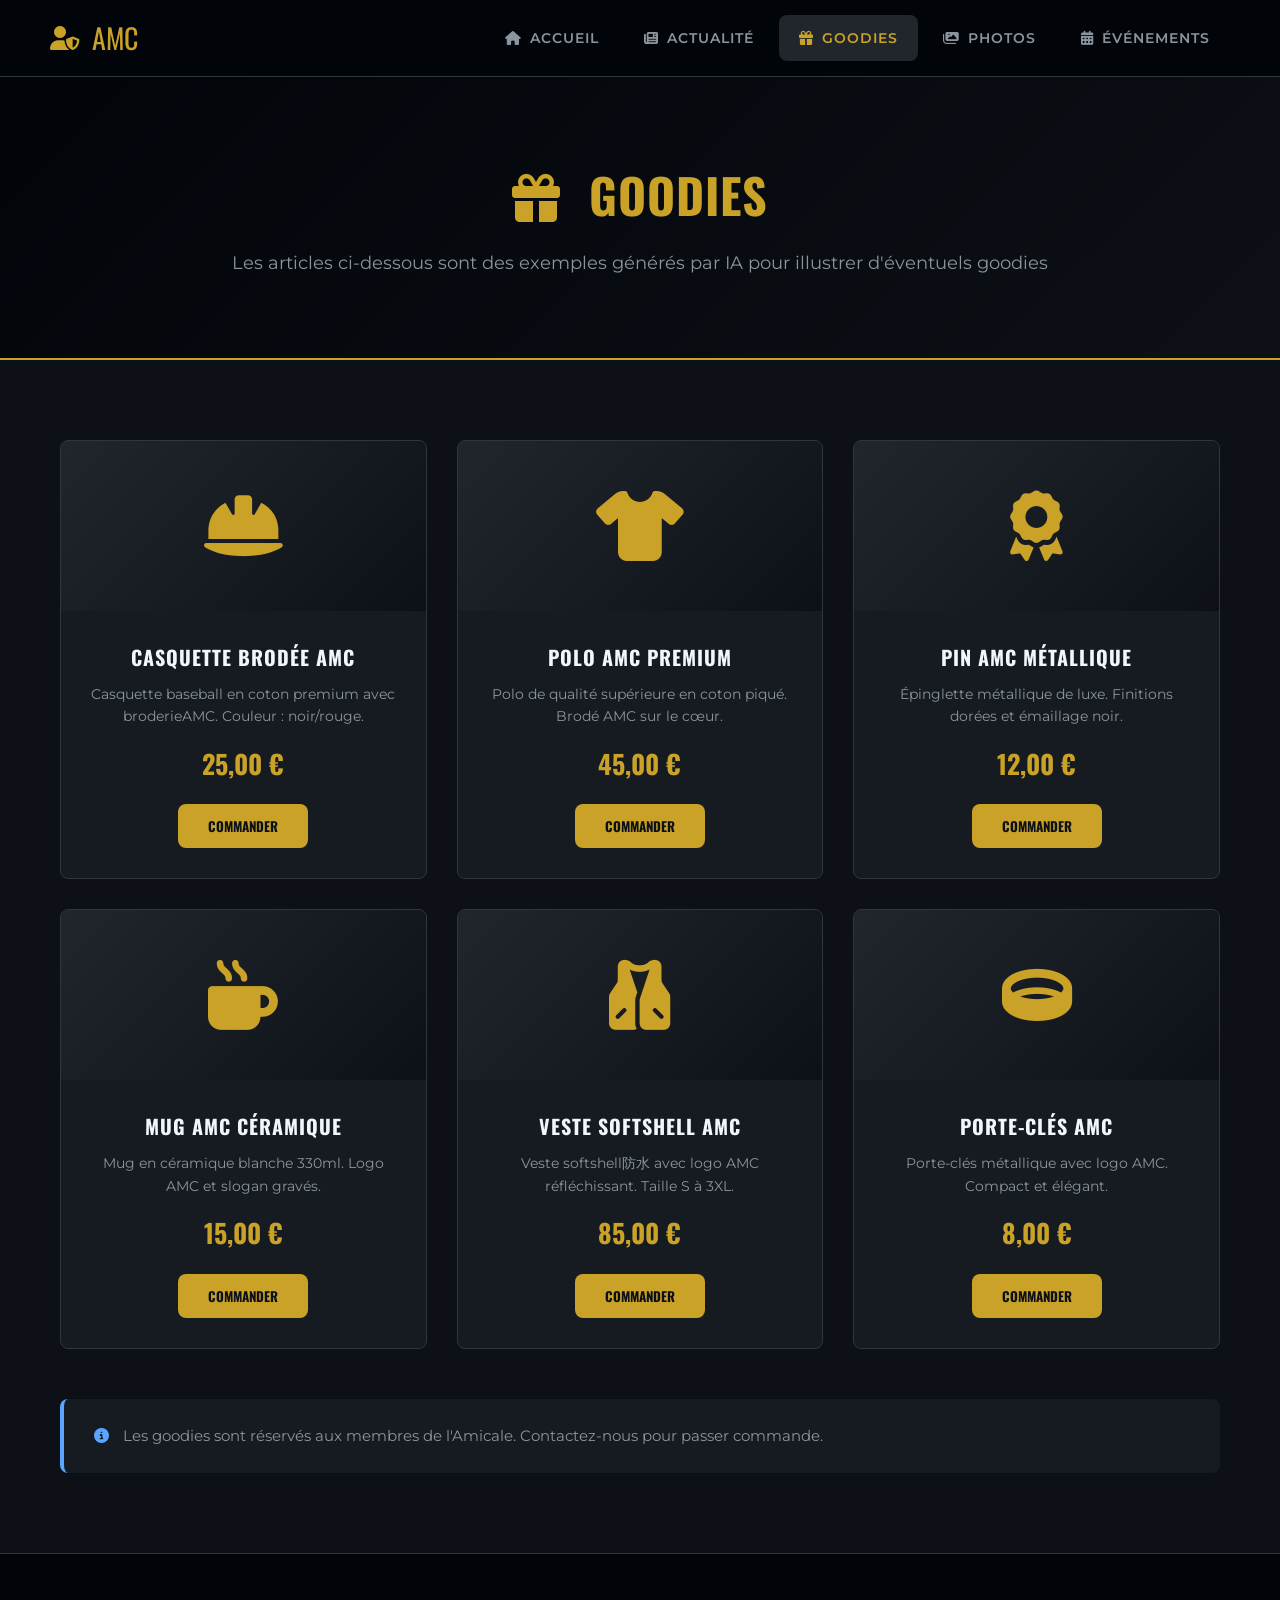
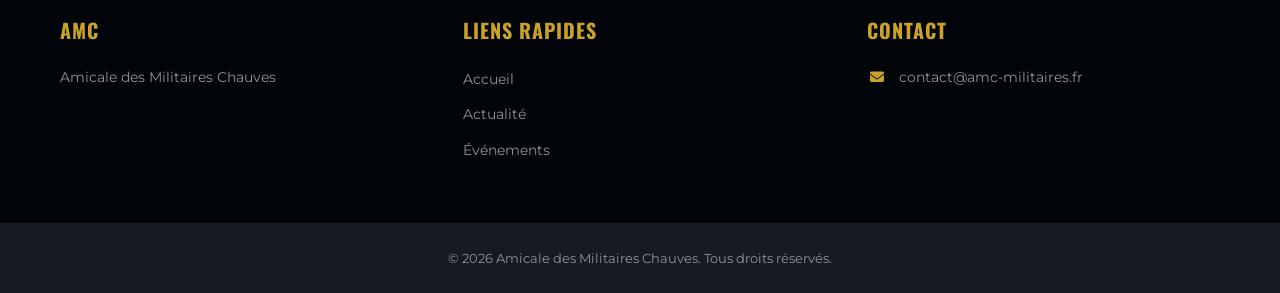
==== goodies.html @ a4f0be0d "Add files via upload" ====
<!DOCTYPE html>
<html lang="fr">
<head>
    <meta charset="UTF-8">
    <meta name="viewport" content="width=device-width, initial-scale=1.0">
    <title>AMC | Goodies</title>
    <link rel="stylesheet" href="style.css">
    <link rel="preconnect" href="https://fonts.googleapis.com">
    <link href="https://fonts.googleapis.com/css2?family=Montserrat:wght@300;400;600;700&family=Oswald:wght@300;400;600;700&display=swap" rel="stylesheet">
    <link rel="stylesheet" href="https://cdnjs.cloudflare.com/ajax/libs/font-awesome/6.4.0/css/all.min.css">
</head>
<body>
    <nav class="navbar">
        <div class="nav-brand">
            <i class="fas fa-user-shield"></i>
            <span>AMC</span>
        </div>
        <ul class="nav-links">
            <li><a href="main.html"><i class="fas fa-home"></i> Accueil</a></li>
            <li><a href="actualites.html"><i class="fas fa-newspaper"></i> Actualité</a></li>
            <li><a href="goodies.html" class="active"><i class="fas fa-gift"></i> Goodies</a></li>
            <li><a href="photos.html"><i class="fas fa-images"></i> Photos</a></li>
            <li><a href="evenements.html"><i class="fas fa-calendar-alt"></i> Événements</a></li>
        </ul>
        <div class="nav-toggle">
            <i class="fas fa-bars"></i>
        </div>
    </nav>

    <header class="page-header">
        <div class="page-header-content">
            <h1><i class="fas fa-gift"></i> Goodies</h1>
            <p>Les articles ci-dessous sont des exemples générés par IA pour illustrer d'éventuels goodies</p>
        </div>
    </header>

    <section class="content-section">
        <div class="container">
            <div class="goodies-grid">
                <div class="goodie-card">
                    <div class="goodie-image">
                        <i class="fas fa-hat-hard"></i>
                    </div>
                    <div class="goodie-info">
                        <h3>Casquette Brodée AMC</h3>
                        <p class="goodie-desc">Casquette baseball en coton premium avec broderieAMC. Couleur : noir/rouge.</p>
                        <p class="goodie-price">25,00 €</p>
                        <button class="goodie-btn">Commander</button>
                    </div>
                </div>

                <div class="goodie-card">
                    <div class="goodie-image">
                        <i class="fas fa-shirt"></i>
                    </div>
                    <div class="goodie-info">
                        <h3>Polo AMC Premium</h3>
                        <p class="goodie-desc">Polo de qualité supérieure en coton piqué. Brodé AMC sur le cœur.</p>
                        <p class="goodie-price">45,00 €</p>
                        <button class="goodie-btn">Commander</button>
                    </div>
                </div>

                <div class="goodie-card">
                    <div class="goodie-image">
                        <i class="fas fa-award"></i>
                    </div>
                    <div class="goodie-info">
                        <h3>Pin AMC Métallique</h3>
                        <p class="goodie-desc">Épinglette métallique de luxe. Finitions dorées et émaillage noir.</p>
                        <p class="goodie-price">12,00 €</p>
                        <button class="goodie-btn">Commander</button>
                    </div>
                </div>

                <div class="goodie-card">
                    <div class="goodie-image">
                        <i class="fas fa-mug-hot"></i>
                    </div>
                    <div class="goodie-info">
                        <h3>Mug AMC Céramique</h3>
                        <p class="goodie-desc">Mug en céramique blanche 330ml. Logo AMC et slogan gravés.</p>
                        <p class="goodie-price">15,00 €</p>
                        <button class="goodie-btn">Commander</button>
                    </div>
                </div>

                <div class="goodie-card">
                    <div class="goodie-image">
                        <i class="fas fa-vest"></i>
                    </div>
                    <div class="goodie-info">
                        <h3>Veste Softshell AMC</h3>
                        <p class="goodie-desc">Veste softshell防水 avec logo AMC réfléchissant. Taille S à 3XL.</p>
                        <p class="goodie-price">85,00 €</p>
                        <button class="goodie-btn">Commander</button>
                    </div>
                </div>

                <div class="goodie-card">
                    <div class="goodie-image">
                        <i class="fas fa-ring"></i>
                    </div>
                    <div class="goodie-info">
                        <h3>Porte-clés AMC</h3>
                        <p class="goodie-desc">Porte-clés métallique avec logo AMC. Compact et élégant.</p>
                        <p class="goodie-price">8,00 €</p>
                        <button class="goodie-btn">Commander</button>
                    </div>
                </div>
            </div>

            <div class="info-box">
                <p><i class="fas fa-info-circle"></i> Les goodies sont réservés aux membres de l'Amicale. Contactez-nous pour passer commande.</p>
            </div>
        </div>
    </section>

    <footer class="footer">
        <div class="footer-content">
            <div class="footer-section">
                <h3>AMC</h3>
                <p>Amicale des Militaires Chauves</p>
            </div>
            <div class="footer-section">
                <h3>Liens Rapides</h3>
                <ul>
                    <li><a href="main.html">Accueil</a></li>
                    <li><a href="actualites.html">Actualité</a></li>
                    <li><a href="evenements.html">Événements</a></li>
                </ul>
            </div>
            <div class="footer-section">
                <h3>Contact</h3>
                <p><i class="fas fa-envelope"></i> contact@amc-militaires.fr</p>
            </div>
        </div>
        <div class="footer-bottom">
            <p>&copy; 2026 Amicale des Militaires Chauves. Tous droits réservés.</p>
        </div>
    </footer>

    <script>
        document.querySelector('.nav-toggle').addEventListener('click', function() {
            document.querySelector('.nav-links').classList.toggle('active');
        });
    </script>
</body>
</html>
---- style.css ----
/* ============================================
   AMC - Amicale des Militaires Chauves
   Styles CSS Épurés et Modernes
   ============================================ */

/* --- Variables & Reset --- */
:root {
    --primary: #C9A227;
    --primary-dark: #A8861F;
    --primary-light: #E5C76B;
    --dark: #0D1117;
    --darker: #010409;
    --gray-dark: #161B22;
    --gray: #21262D;
    --gray-light: #30363D;
    --text: #F0F6FC;
    --text-secondary: #8B949E;
    --white: #FFFFFF;
    --error: #F85149;
    --success: #3FB950;
    --info: #58A6FF;
    --border-radius: 8px;
    --shadow: 0 8px 32px rgba(0, 0, 0, 0.3);
    --transition: all 0.3s ease;
}

* {
    margin: 0;
    padding: 0;
    box-sizing: border-box;
}

html {
    scroll-behavior: smooth;
}

body {
    font-family: 'Montserrat', sans-serif;
    background-color: var(--dark);
    color: var(--text);
    line-height: 1.6;
    min-height: 100vh;
}

h1, h2, h3, h4 {
    font-family: 'Oswald', sans-serif;
    text-transform: uppercase;
    letter-spacing: 1px;
}

a {
    text-decoration: none;
    color: inherit;
    transition: var(--transition);
}

ul {
    list-style: none;
}

.container {
    max-width: 1200px;
    margin: 0 auto;
    padding: 0 20px;
}

/* --- Login Page --- */
.login-wrapper {
    min-height: 100vh;
    display: flex;
    align-items: center;
    justify-content: center;
    background: linear-gradient(135deg, var(--darker) 0%, var(--dark) 50%, var(--gray-dark) 100%);
    padding: 20px;
}

.login-container {
    background: var(--gray-dark);
    border-radius: var(--border-radius);
    padding: 60px 50px;
    width: 100%;
    max-width: 420px;
    box-shadow: var(--shadow);
    border: 1px solid var(--gray-light);
    text-align: center;
}

.logo-section {
    margin-bottom: 50px;
}

.logo-icon {
    width: 90px;
    height: 90px;
    background: linear-gradient(135deg, var(--primary) 0%, var(--primary-dark) 100%);
    border-radius: 50%;
    display: flex;
    align-items: center;
    justify-content: center;
    margin: 0 auto 20px;
    font-size: 36px;
    color: var(--dark);
    box-shadow: 0 4px 20px rgba(201, 162, 39, 0.3);
}

.logo-title {
    font-size: 48px;
    color: var(--primary);
    margin-bottom: 5px;
}

.logo-subtitle {
    font-size: 14px;
    color: var(--text-secondary);
    letter-spacing: 2px;
    text-transform: uppercase;
}

.input-group {
    position: relative;
    margin-bottom: 20px;
}

.input-group input {
    width: 100%;
    padding: 18px 20px 18px 55px;
    background: var(--dark);
    border: 2px solid var(--gray-light);
    border-radius: var(--border-radius);
    color: var(--text);
    font-size: 16px;
    font-family: 'Montserrat', sans-serif;
    transition: var(--transition);
}

.input-group input:focus {
    outline: none;
    border-color: var(--primary);
    box-shadow: 0 0 0 3px rgba(201, 162, 39, 0.2);
}

.input-icon {
    position: absolute;
    left: 20px;
    top: 50%;
    transform: translateY(-50%);
    color: var(--text-secondary);
    font-size: 18px;
}

.login-btn {
    width: 100%;
    padding: 18px 30px;
    background: linear-gradient(135deg, var(--primary) 0%, var(--primary-dark) 100%);
    border: none;
    border-radius: var(--border-radius);
    color: var(--dark);
    font-size: 16px;
    font-weight: 700;
    font-family: 'Oswald', sans-serif;
    text-transform: uppercase;
    letter-spacing: 2px;
    cursor: pointer;
    display: flex;
    align-items: center;
    justify-content: center;
    gap: 10px;
    transition: var(--transition);
}

.login-btn:hover {
    transform: translateY(-2px);
    box-shadow: 0 6px 25px rgba(201, 162, 39, 0.4);
}

.login-btn i {
    transition: var(--transition);
}

.login-btn:hover i {
    transform: translateX(5px);
}

.error-msg {
    color: var(--error);
    font-size: 14px;
    margin-top: 15px;
    opacity: 0;
    transition: var(--transition);
}

.error-msg.show {
    opacity: 1;
}

.login-footer {
    margin-top: 30px;
    padding-top: 20px;
    border-top: 1px solid var(--gray-light);
}

.login-footer p {
    color: var(--text-secondary);
    font-size: 13px;
}

.login-footer i {
    color: var(--primary);
    margin-right: 5px;
}

/* --- Navigation --- */
.navbar {
    background: var(--darker);
    padding: 15px 50px;
    display: flex;
    align-items: center;
    justify-content: space-between;
    position: sticky;
    top: 0;
    z-index: 1000;
    border-bottom: 1px solid var(--gray-light);
}

.nav-brand {
    display: flex;
    align-items: center;
    gap: 12px;
    font-family: 'Oswald', sans-serif;
    font-size: 28px;
    color: var(--primary);
}

.nav-brand i {
    font-size: 24px;
}

.nav-links {
    display: flex;
    gap: 5px;
}

.nav-links a {
    padding: 12px 20px;
    border-radius: var(--border-radius);
    font-size: 14px;
    font-weight: 600;
    text-transform: uppercase;
    letter-spacing: 1px;
    color: var(--text-secondary);
    display: flex;
    align-items: center;
    gap: 8px;
}

.nav-links a:hover,
.nav-links a.active {
    background: var(--gray);
    color: var(--primary);
}

.nav-toggle {
    display: none;
    font-size: 24px;
    cursor: pointer;
    color: var(--text);
}

/* --- Hero Section --- */
.hero {
    min-height: 70vh;
    display: flex;
    align-items: center;
    justify-content: center;
    text-align: center;
    background: linear-gradient(135deg, var(--darker) 0%, var(--dark) 50%, var(--gray-dark) 100%);
    position: relative;
    overflow: hidden;
    padding: 60px 20px;
}

.hero::before {
    content: '';
    position: absolute;
    top: 0;
    left: 0;
    right: 0;
    bottom: 0;
    background: radial-gradient(circle at 30% 50%, rgba(201, 162, 39, 0.1) 0%, transparent 50%);
}

.hero-content {
    position: relative;
    z-index: 1;
}

.hero h1 {
    font-size: 56px;
    line-height: 1.2;
    margin-bottom: 20px;
    background: linear-gradient(135deg, var(--text) 0%, var(--primary) 100%);
    -webkit-background-clip: text;
    -webkit-text-fill-color: transparent;
    background-clip: text;
}

.hero p {
    font-size: 22px;
    color: var(--text-secondary);
    margin-bottom: 40px;
    letter-spacing: 4px;
    text-transform: uppercase;
}

.hero-btn {
    display: inline-block;
    padding: 18px 45px;
    background: linear-gradient(135deg, var(--primary) 0%, var(--primary-dark) 100%);
    border-radius: var(--border-radius);
    color: var(--dark);
    font-weight: 700;
    font-family: 'Oswald', sans-serif;
    text-transform: uppercase;
    letter-spacing: 2px;
    transition: var(--transition);
}

.hero-btn:hover {
    transform: translateY(-3px);
    box-shadow: 0 10px 30px rgba(201, 162, 39, 0.4);
    color: var(--dark);
}

/* --- Intro Section --- */
.intro {
    padding: 100px 0;
    background: var(--dark);
}

.intro h2 {
    text-align: center;
    font-size: 40px;
    margin-bottom: 60px;
    color: var(--primary);
}

.intro-grid {
    display: grid;
    grid-template-columns: repeat(auto-fit, minmax(300px, 1fr));
    gap: 40px;
}

.intro-card {
    background: var(--gray-dark);
    border-radius: var(--border-radius);
    padding: 50px 40px;
    text-align: center;
    border: 1px solid var(--gray-light);
    transition: var(--transition);
}

.intro-card:hover {
    transform: translateY(-10px);
    border-color: var(--primary);
    box-shadow: var(--shadow);
}

.intro-card i {
    font-size: 50px;
    color: var(--primary);
    margin-bottom: 25px;
}

.intro-card h3 {
    font-size: 24px;
    margin-bottom: 15px;
    color: var(--text);
}

.intro-card p {
    color: var(--text-secondary);
    font-size: 15px;
}

/* --- Mission Statement --- */
.mission-statement {
    background: var(--gray-dark);
    padding: 80px 0;
    border-top: 1px solid var(--gray-light);
    border-bottom: 1px solid var(--gray-light);
}

.mission-statement blockquote {
    text-align: center;
    max-width: 800px;
    margin: 0 auto;
}

.mission-statement i {
    font-size: 40px;
    color: var(--primary);
    margin-bottom: 20px;
}

.mission-statement p {
    font-size: 28px;
    font-style: italic;
    color: var(--text);
    line-height: 1.5;
}

/* --- News Preview --- */
.news-preview {
    padding: 100px 0;
    background: var(--dark);
}

.news-preview h2 {
    text-align: center;
    font-size: 40px;
    margin-bottom: 60px;
    color: var(--primary);
}

.news-grid {
    display: grid;
    grid-template-columns: repeat(auto-fit, minmax(350px, 1fr));
    gap: 40px;
}

.news-card {
    background: var(--gray-dark);
    border-radius: var(--border-radius);
    padding: 40px;
    border: 1px solid var(--gray-light);
    transition: var(--transition);
}

.news-card:hover {
    border-color: var(--primary);
    transform: translateY(-5px);
}

.news-date {
    display: inline-block;
    color: var(--primary);
    font-size: 13px;
    font-weight: 600;
    margin-bottom: 15px;
}

.news-card h3 {
    font-size: 22px;
    margin-bottom: 15px;
    color: var(--text);
}

.news-card p {
    color: var(--text-secondary);
    margin-bottom: 20px;
}

.news-card a {
    color: var(--primary);
    font-weight: 600;
}

.news-card a:hover {
    color: var(--primary-light);
}

/* --- Page Header --- */
.page-header {
    background: linear-gradient(135deg, var(--darker) 0%, var(--dark) 100%);
    padding: 80px 20px;
    text-align: center;
    border-bottom: 2px solid var(--primary);
}

.page-header-content h1 {
    font-size: 48px;
    color: var(--primary);
    margin-bottom: 15px;
}

.page-header-content h1 i {
    margin-right: 15px;
}

.page-header-content p {
    font-size: 18px;
    color: var(--text-secondary);
}

/* --- Content Section --- */
.content-section {
    padding: 80px 0;
    min-height: 60vh;
}

/* --- Articles (Actualités) --- */
.articles {
    display: flex;
    flex-direction: column;
    gap: 30px;
}

.article-card {
    background: var(--gray-dark);
    border-radius: var(--border-radius);
    overflow: hidden;
    border: 1px solid var(--gray-light);
    transition: var(--transition);
}

.article-card:hover {
    border-color: var(--primary);
}

.article-card.featured {
    display: grid;
    grid-template-columns: 200px 1fr;
}

.article-image {
    background: linear-gradient(135deg, var(--gray) 0%, var(--gray-dark) 100%);
    display: flex;
    align-items: center;
    justify-content: center;
    min-height: 200px;
}

.article-image i {
    font-size: 60px;
    color: var(--primary);
    opacity: 0.5;
}

.article-content {
    padding: 40px;
}

.article-card.featured .article-content {
    padding: 40px;
}

.article-date {
    display: inline-block;
    color: var(--primary);
    font-size: 13px;
    font-weight: 600;
    margin-bottom: 15px;
}

.article-content h2 {
    font-size: 28px;
    margin-bottom: 20px;
    color: var(--text);
}

.article-content p {
    color: var(--text-secondary);
    margin-bottom: 15px;
    line-height: 1.8;
}

.article-tags {
    display: flex;
    gap: 10px;
    margin-top: 20px;
}

.tag {
    padding: 5px 15px;
    background: var(--gray);
    border-radius: 20px;
    font-size: 12px;
    font-weight: 600;
    color: var(--text-secondary);
}

/* --- Goodies Grid --- */
.goodies-grid {
    display: grid;
    grid-template-columns: repeat(auto-fit, minmax(280px, 1fr));
    gap: 30px;
}

.goodie-card {
    background: var(--gray-dark);
    border-radius: var(--border-radius);
    border: 1px solid var(--gray-light);
    overflow: hidden;
    transition: var(--transition);
}

.goodie-card:hover {
    transform: translateY(-8px);
    border-color: var(--primary);
    box-shadow: var(--shadow);
}

.goodie-image {
    background: linear-gradient(135deg, var(--gray) 0%, var(--dark) 100%);
    padding: 50px;
    text-align: center;
}

.goodie-image i {
    font-size: 70px;
    color: var(--primary);
}

.goodie-info {
    padding: 30px;
    text-align: center;
}

.goodie-info h3 {
    font-size: 20px;
    margin-bottom: 10px;
    color: var(--text);
}

.goodie-desc {
    color: var(--text-secondary);
    font-size: 14px;
    margin-bottom: 15px;
}

.goodie-price {
    font-size: 26px;
    font-weight: 700;
    color: var(--primary);
    margin-bottom: 20px;
    font-family: 'Oswald', sans-serif;
}

.goodie-btn {
    padding: 12px 30px;
    background: var(--primary);
    border: none;
    border-radius: var(--border-radius);
    color: var(--dark);
    font-weight: 700;
    font-family: 'Oswald', sans-serif;
    text-transform: uppercase;
    cursor: pointer;
    transition: var(--transition);
}

.goodie-btn:hover {
    background: var(--primary-light);
    transform: scale(1.05);
}

/* --- Photo Albums --- */
.albums h2,
.gallery-grid h2 {
    font-size: 28px;
    color: var(--primary);
    margin-bottom: 40px;
    text-align: center;
}

.albums h2 i,
.gallery-grid h2 i {
    margin-right: 10px;
}

.album-grid {
    display: grid;
    grid-template-columns: repeat(auto-fit, minmax(250px, 1fr));
    gap: 30px;
    margin-bottom: 80px;
}

.album-card {
    background: var(--gray-dark);
    border-radius: var(--border-radius);
    overflow: hidden;
    border: 1px solid var(--gray-light);
    transition: var(--transition);
}

.album-card:hover {
    transform: translateY(-5px);
    border-color: var(--primary);
}

.album-cover {
    background: linear-gradient(135deg, var(--gray) 0%, var(--dark) 100%);
    height: 180px;
    display: flex;
    align-items: center;
    justify-content: center;
    position: relative;
}

.album-cover i {
    font-size: 50px;
    color: var(--primary);
}

.album-overlay {
    position: absolute;
    bottom: 0;
    left: 0;
    right: 0;
    background: linear-gradient(transparent, rgba(0,0,0,0.8));
    padding: 15px;
    text-align: center;
}

.album-overlay span {
    font-size: 13px;
    font-weight: 600;
    color: var(--primary);
}

.album-info {
    padding: 25px;
}

.album-info h3 {
    font-size: 18px;
    margin-bottom: 8px;
    color: var(--text);
}

.album-info p {
    color: var(--text-secondary);
    font-size: 14px;
}

.gallery-grid {
    display: grid;
    grid-template-columns: repeat(auto-fit, minmax(200px, 1fr));
    gap: 20px;
    margin-bottom: 40px;
}

.gallery-item {
    background: var(--gray-dark);
    border-radius: var(--border-radius);
    overflow: hidden;
    border: 1px solid var(--gray-light);
}

.gallery-placeholder {
    height: 150px;
    display: flex;
    flex-direction: column;
    align-items: center;
    justify-content: center;
    background: linear-gradient(135deg, var(--gray) 0%, var(--dark) 100%);
    color: var(--text-secondary);
}

.gallery-placeholder i {
    font-size: 40px;
    color: var(--primary);
    opacity: 0.5;
    margin-bottom: 10px;
}

.gallery-placeholder p {
    font-size: 13px;
}

/* --- Events --- */
.events-list {
    display: flex;
    flex-direction: column;
    gap: 30px;
}

.event-card {
    background: var(--gray-dark);
    border-radius: var(--border-radius);
    display: grid;
    grid-template-columns: 100px 1fr;
    border: 1px solid var(--gray-light);
    overflow: hidden;
    transition: var(--transition);
}

.event-card:hover {
    border-color: var(--primary);
    transform: translateX(10px);
}

.event-card.highlight {
    border: 2px solid var(--primary);
    background: linear-gradient(135deg, var(--gray-dark) 0%, rgba(201, 162, 39, 0.1) 100%);
}

.event-date-badge {
    background: linear-gradient(135deg, var(--primary) 0%, var(--primary-dark) 100%);
    display: flex;
    flex-direction: column;
    align-items: center;
    justify-content: center;
    padding: 25px 15px;
    text-align: center;
}

.event-day {
    font-size: 42px;
    font-weight: 700;
    color: var(--dark);
    line-height: 1;
    font-family: 'Oswald', sans-serif;
}

.event-month {
    font-size: 14px;
    font-weight: 700;
    color: var(--dark);
    text-transform: uppercase;
    letter-spacing: 2px;
    margin-top: 5px;
}

.event-details {
    padding: 35px;
}

.event-details h3 {
    font-size: 24px;
    margin-bottom: 15px;
    color: var(--text);
    display: flex;
    align-items: center;
    gap: 10px;
}

.event-details h3 i {
    color: var(--primary);
}

.event-location,
.event-time {
    color: var(--text-secondary);
    font-size: 14px;
    margin-bottom: 8px;
}

.event-location i,
.event-time i {
    color: var(--primary);
    margin-right: 8px;
}

.event-desc {
    color: var(--text);
    margin: 20px 0;
    line-height: 1.7;
}

.event-meta {
    display: flex;
    gap: 20px;
    margin-bottom: 20px;
}

.event-capacity {
    color: var(--text-secondary);
    font-size: 14px;
}

.event-capacity i {
    color: var(--primary);
    margin-right: 5px;
}

.event-status {
    padding: 5px 15px;
    border-radius: 20px;
    font-size: 12px;
    font-weight: 700;
    text-transform: uppercase;
}

.event-status.open {
    background: rgba(63, 185, 80, 0.2);
    color: var(--success);
}

.event-status.soon {
    background: rgba(88, 166, 255, 0.2);
    color: var(--info);
}

.event-status.closed {
    background: rgba(248, 81, 73, 0.2);
    color: var(--error);
}

.event-btn {
    padding: 12px 30px;
    background: var(--primary);
    border: none;
    border-radius: var(--border-radius);
    color: var(--dark);
    font-weight: 700;
    font-family: 'Oswald', sans-serif;
    text-transform: uppercase;
    cursor: pointer;
    transition: var(--transition);
}

.event-btn:hover:not(:disabled) {
    background: var(--primary-light);
    transform: scale(1.05);
}

.event-btn:disabled {
    background: var(--gray-light);
    color: var(--text-secondary);
    cursor: not-allowed;
}

/* --- Info Box --- */
.info-box {
    background: var(--gray-dark);
    border-left: 4px solid var(--info);
    border-radius: var(--border-radius);
    padding: 25px 30px;
    margin-top: 50px;
}

.info-box p {
    color: var(--text-secondary);
    font-size: 15px;
}

.info-box i {
    color: var(--info);
    margin-right: 10px;
}

/* --- Footer --- */
.footer {
    background: var(--darker);
    border-top: 1px solid var(--gray-light);
    padding-top: 60px;
}

.footer-content {
    max-width: 1200px;
    margin: 0 auto;
    padding: 0 20px;
    display: grid;
    grid-template-columns: repeat(auto-fit, minmax(250px, 1fr));
    gap: 50px;
    padding-bottom: 50px;
}

.footer-section h3 {
    font-size: 20px;
    color: var(--primary);
    margin-bottom: 20px;
}

.footer-section p {
    color: var(--text-secondary);
    margin-bottom: 10px;
    font-size: 14px;
}

.footer-section ul li {
    margin-bottom: 10px;
}

.footer-section ul a {
    color: var(--text-secondary);
    font-size: 14px;
}

.footer-section ul a:hover {
    color: var(--primary);
}

.footer-section i {
    color: var(--primary);
    margin-right: 8px;
    width: 20px;
    text-align: center;
}

.footer-bottom {
    background: var(--gray-dark);
    padding: 25px 20px;
    text-align: center;
}

.footer-bottom p {
    color: var(--text-secondary);
    font-size: 13px;
}

/* --- Responsive --- */
@media (max-width: 768px) {
    .navbar {
        padding: 15px 20px;
    }

    .nav-links {
        display: none;
        position: absolute;
        top: 100%;
        left: 0;
        right: 0;
        background: var(--darker);
        flex-direction: column;
        padding: 20px;
        border-bottom: 1px solid var(--gray-light);
    }

    .nav-links.active {
        display: flex;
    }

    .nav-links a {
        padding: 15px 20px;
        border-bottom: 1px solid var(--gray);
    }

    .nav-toggle {
        display: block;
    }

    .hero h1 {
        font-size: 32px;
    }

    .hero p {
        font-size: 16px;
        letter-spacing: 2px;
    }

    .page-header-content h1 {
        font-size: 32px;
    }

    .intro h2,
    .news-preview h2 {
        font-size: 28px;
    }

    .article-card.featured {
        grid-template-columns: 1fr;
    }

    .article-image {
        min-height: 150px;
    }

    .event-card {
        grid-template-columns: 1fr;
    }

    .event-date-badge {
        flex-direction: row;
        gap: 10px;
        padding: 20px;
    }

    .event-day {
        font-size: 28px;
    }

    .login-container {
        padding: 40px 30px;
    }
}

/* --- Animations --- */
@keyframes fadeIn {
    from { opacity: 0; transform: translateY(20px); }
    to { opacity: 1; transform: translateY(0); }
}

.login-container,
.hero-content,
.intro-card,
.news-card,
.article-card,
.goodie-card,
.album-card,
.event-card {
    animation: fadeIn 0.6s ease forwards;
}

/* --- Scrollbar --- */
::-webkit-scrollbar {
    width: 10px;
}

::-webkit-scrollbar-track {
    background: var(--dark);
}

::-webkit-scrollbar-thumb {
    background: var(--gray-light);
    border-radius: 5px;
}

::-webkit-scrollbar-thumb:hover {
    background: var(--primary);
}
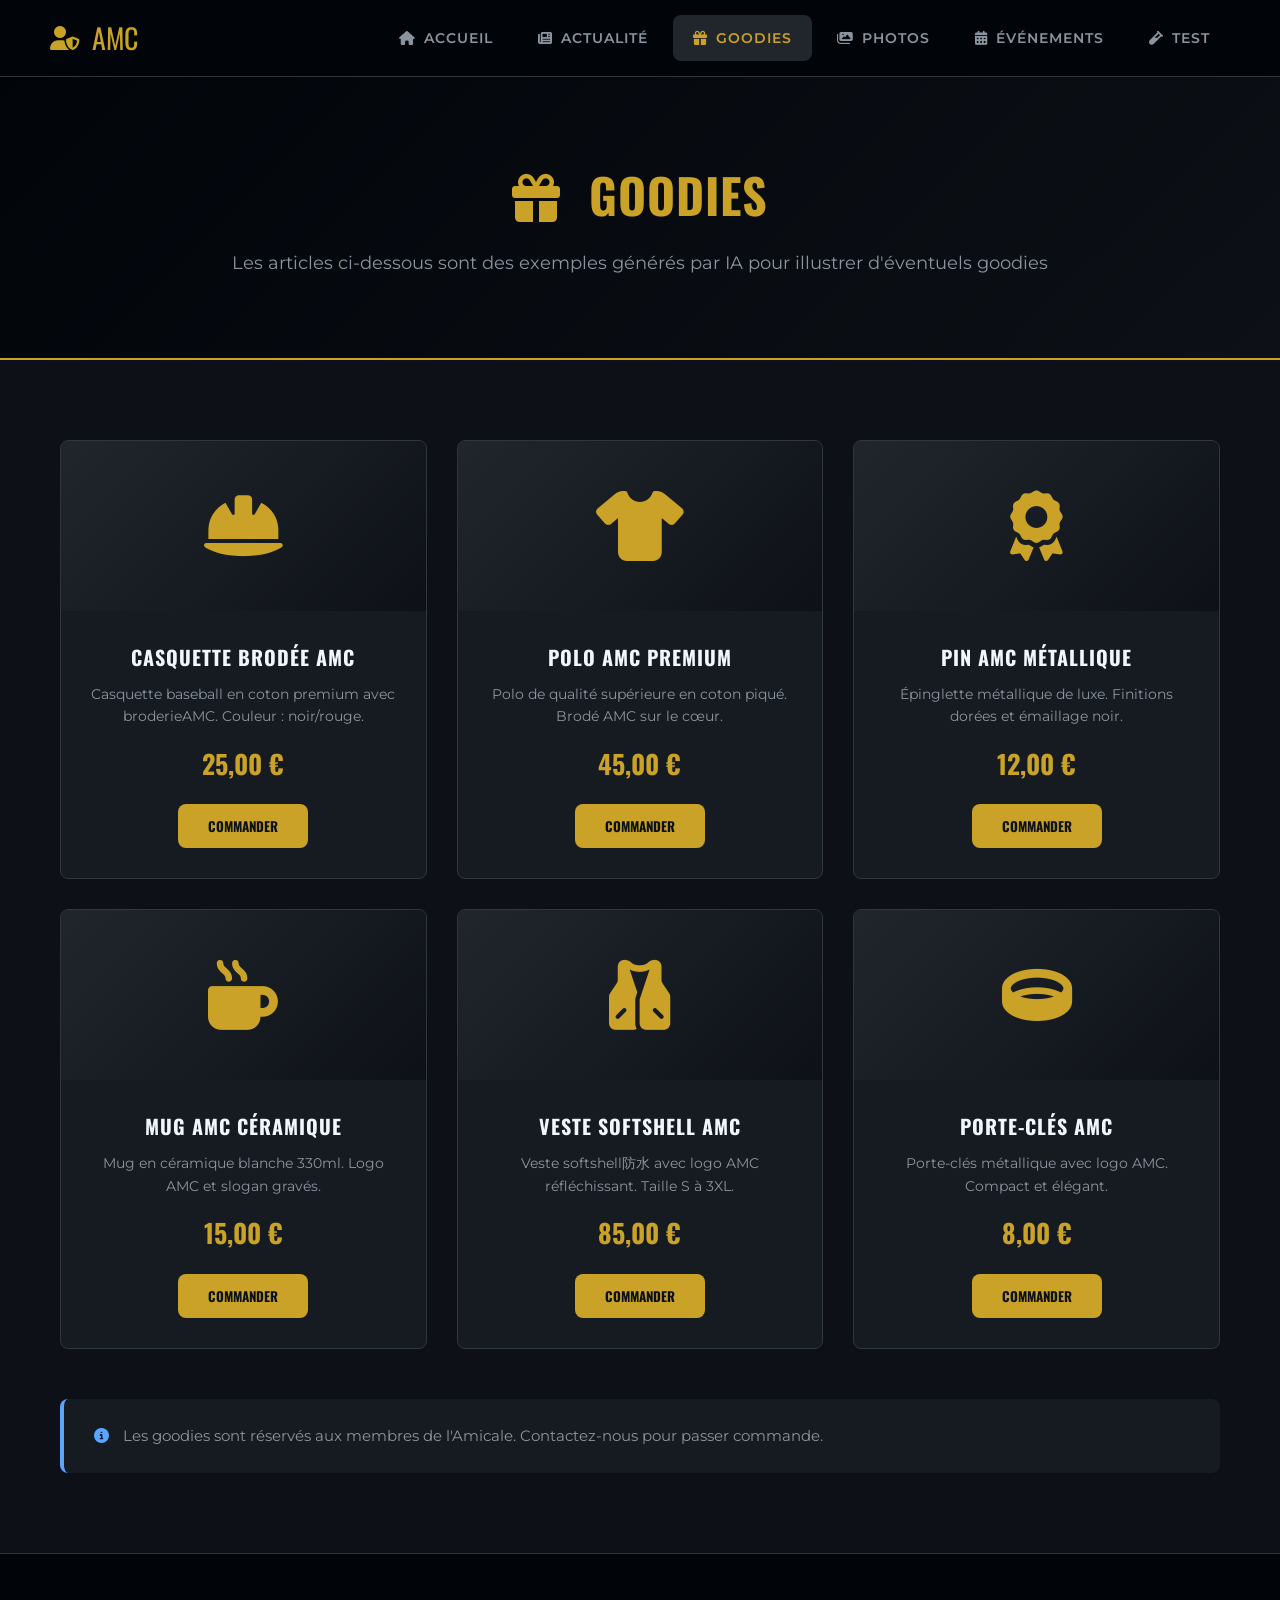
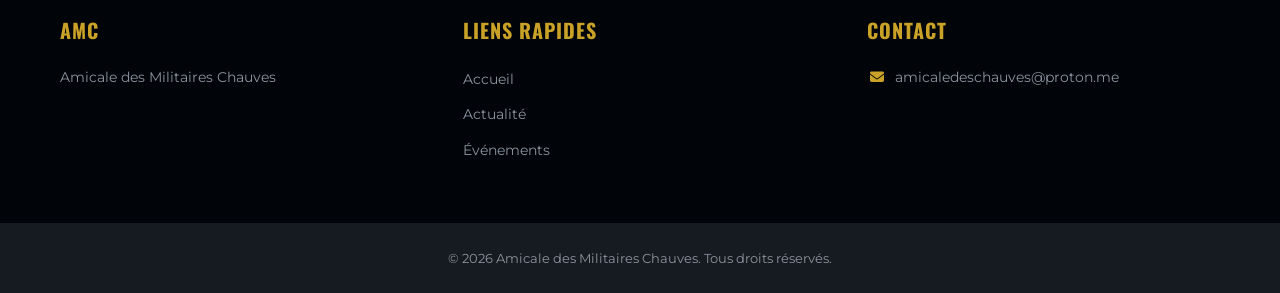
==== commit feac642e: "Update goodies.html" ====
--- a/goodies.html
+++ b/goodies.html
@@ -21,6 +21,7 @@
             <li><a href="goodies.html" class="active"><i class="fas fa-gift"></i> Goodies</a></li>
             <li><a href="photos.html"><i class="fas fa-images"></i> Photos</a></li>
             <li><a href="evenements.html"><i class="fas fa-calendar-alt"></i> Événements</a></li>
+            <li><a href="test-calvitie.html"><i class="fa-solid fa-vial"></i> Test</a></li>
         </ul>
         <div class="nav-toggle">
             <i class="fas fa-bars"></i>
@@ -132,7 +133,7 @@
             </div>
             <div class="footer-section">
                 <h3>Contact</h3>
-                <p><i class="fas fa-envelope"></i> contact@amc-militaires.fr</p>
+                <p><i class="fas fa-envelope"></i>amicaledeschauves@proton.me</p>
             </div>
         </div>
         <div class="footer-bottom">
@@ -146,4 +147,4 @@
         });
     </script>
 </body>
-</html>+</html>
--- a/style.css
+++ b/style.css
@@ -209,6 +209,8 @@
     margin-right: 5px;
 }
 
+
+
 /* --- Navigation --- */
 .navbar {
     background: var(--darker);
@@ -407,6 +409,28 @@
     font-style: italic;
     color: var(--text);
     line-height: 1.5;
+}
+
+/* --- Présentation du projet -------------------------------------------------------------------- */
+
+.presentation {
+    text-align: center;
+    background: var(--dark);
+    padding: 80px 0;
+    border-top: 1px solid var(--gray-light);
+    border-bottom: 1px solid var(--gray-light);
+    
+}
+
+.presentationh3 {
+    text-align: center;
+}
+
+.pdf-content {
+    text-align: center, justify;
+    max-width: 800px;
+    margin: 0 auto;
+    text-align: justify;
 }
 
 /* --- News Preview --- */
@@ -1109,4 +1133,4 @@
 
 ::-webkit-scrollbar-thumb:hover {
     background: var(--primary);
-}+}
